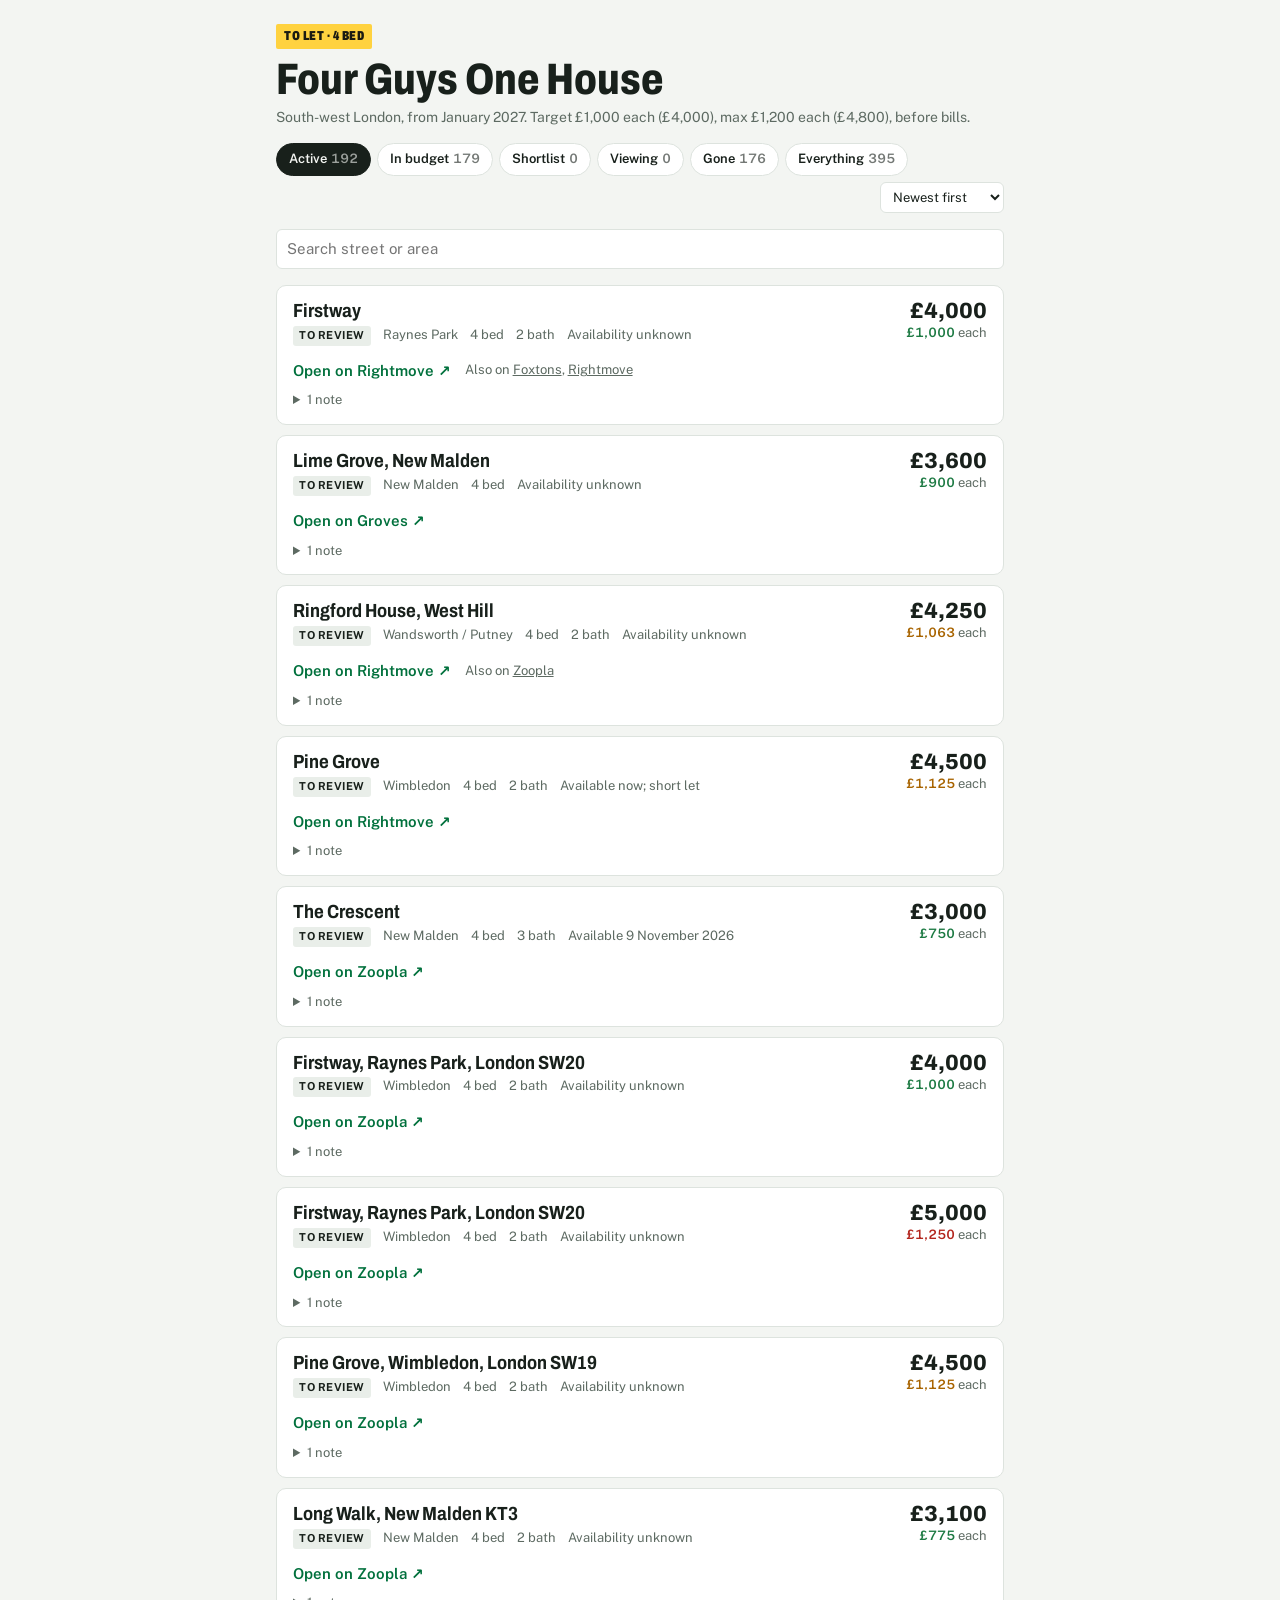
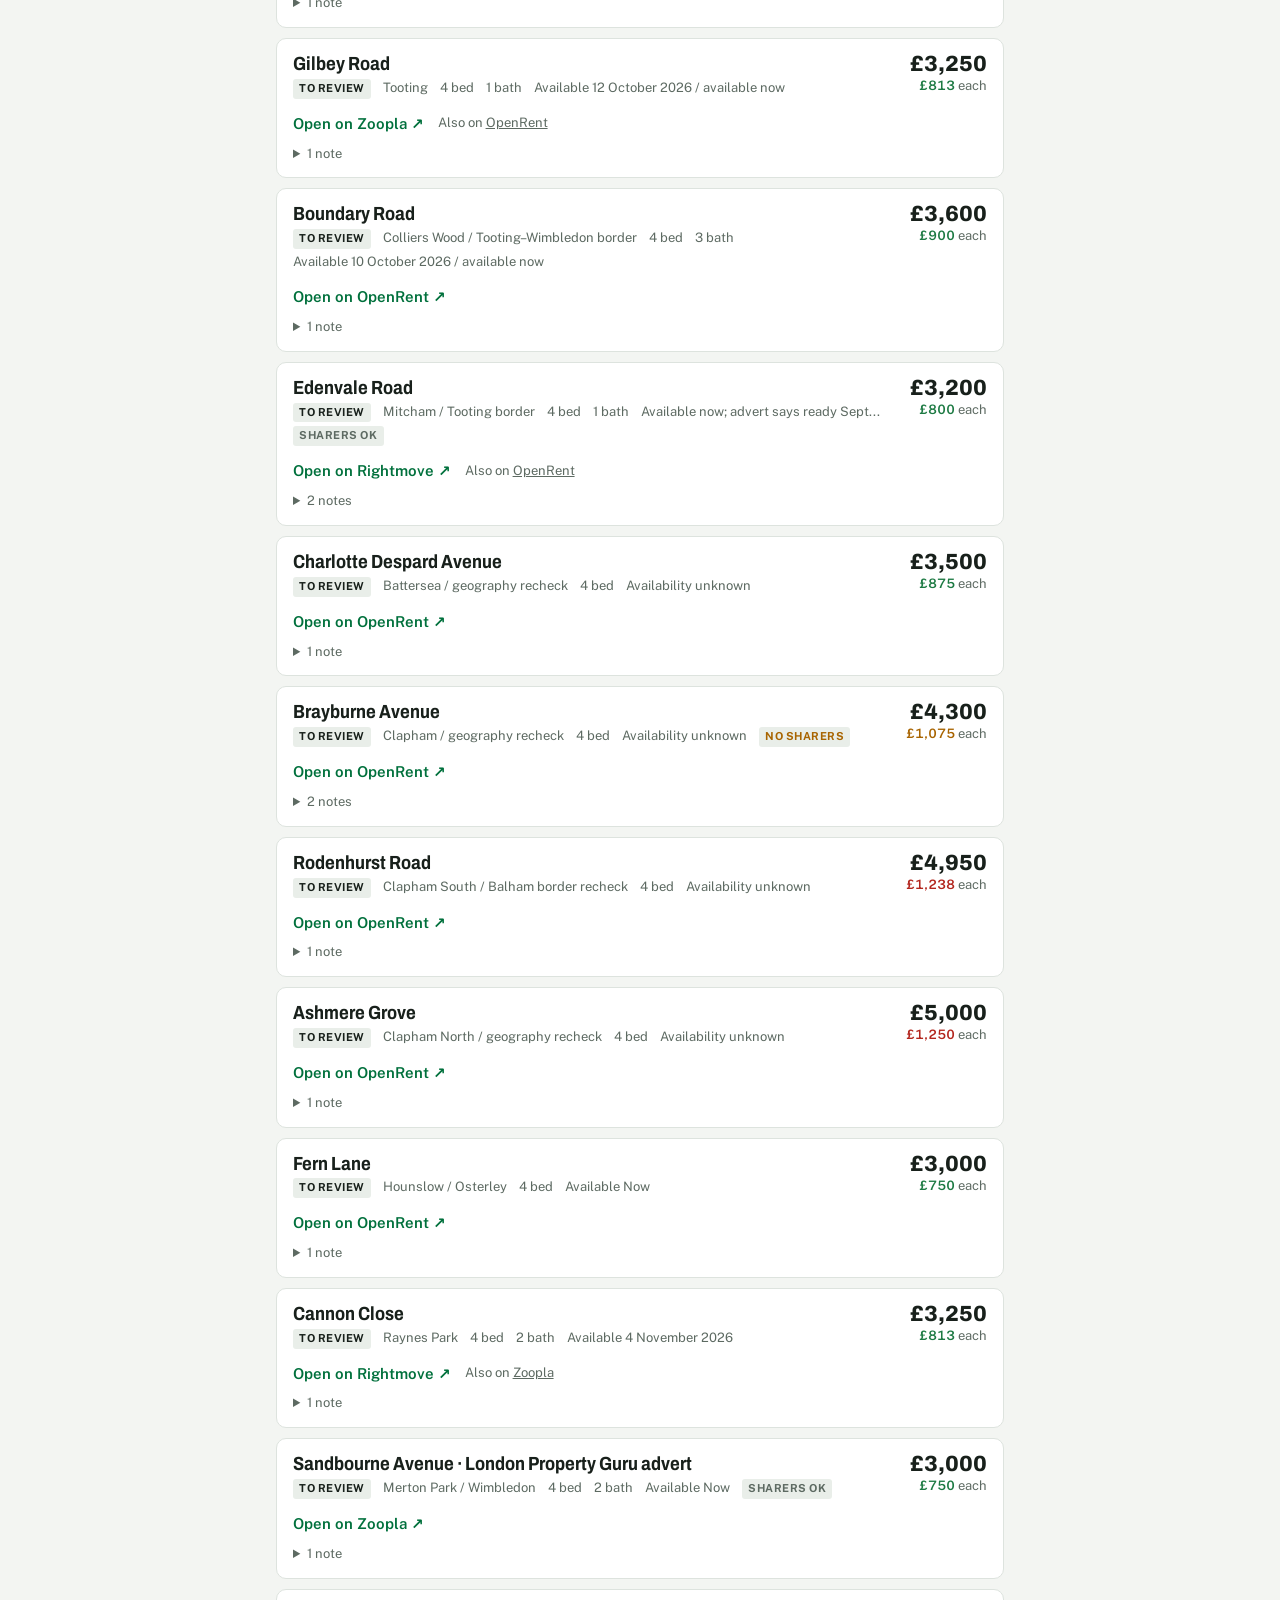
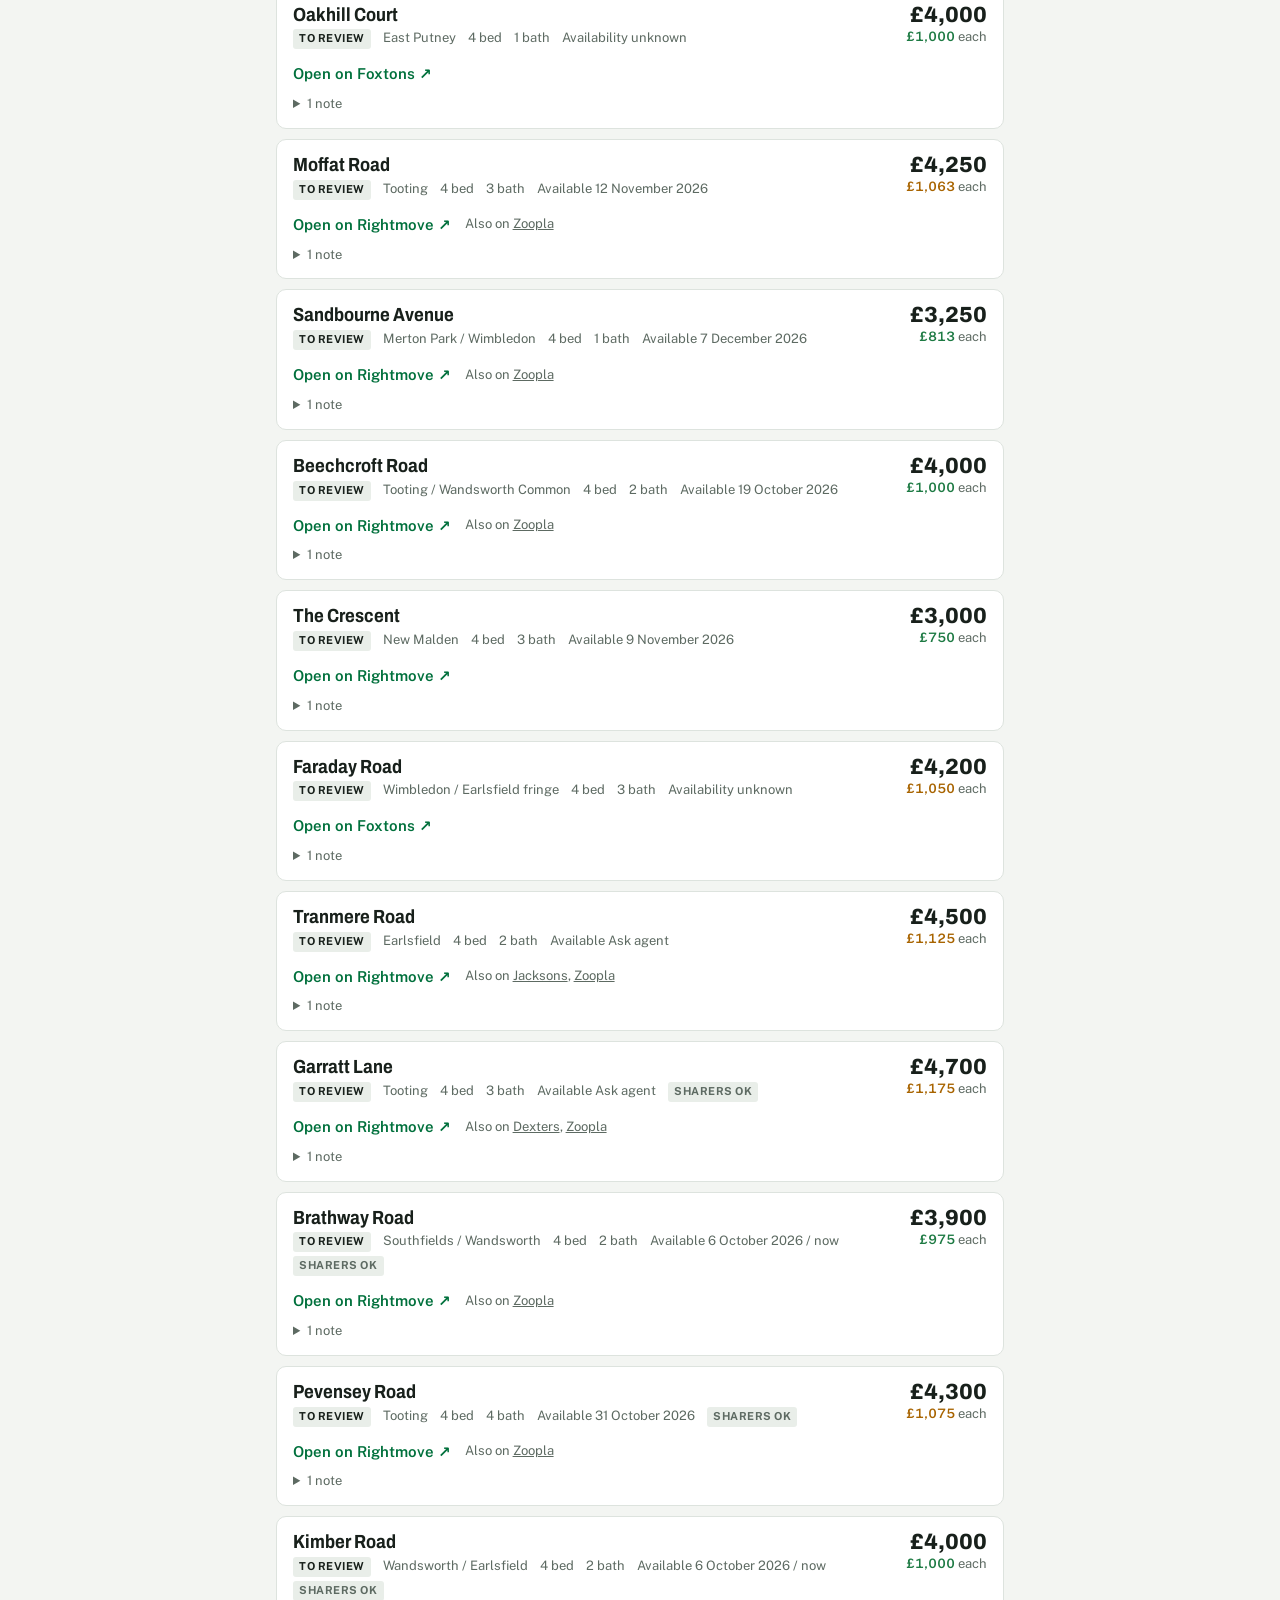
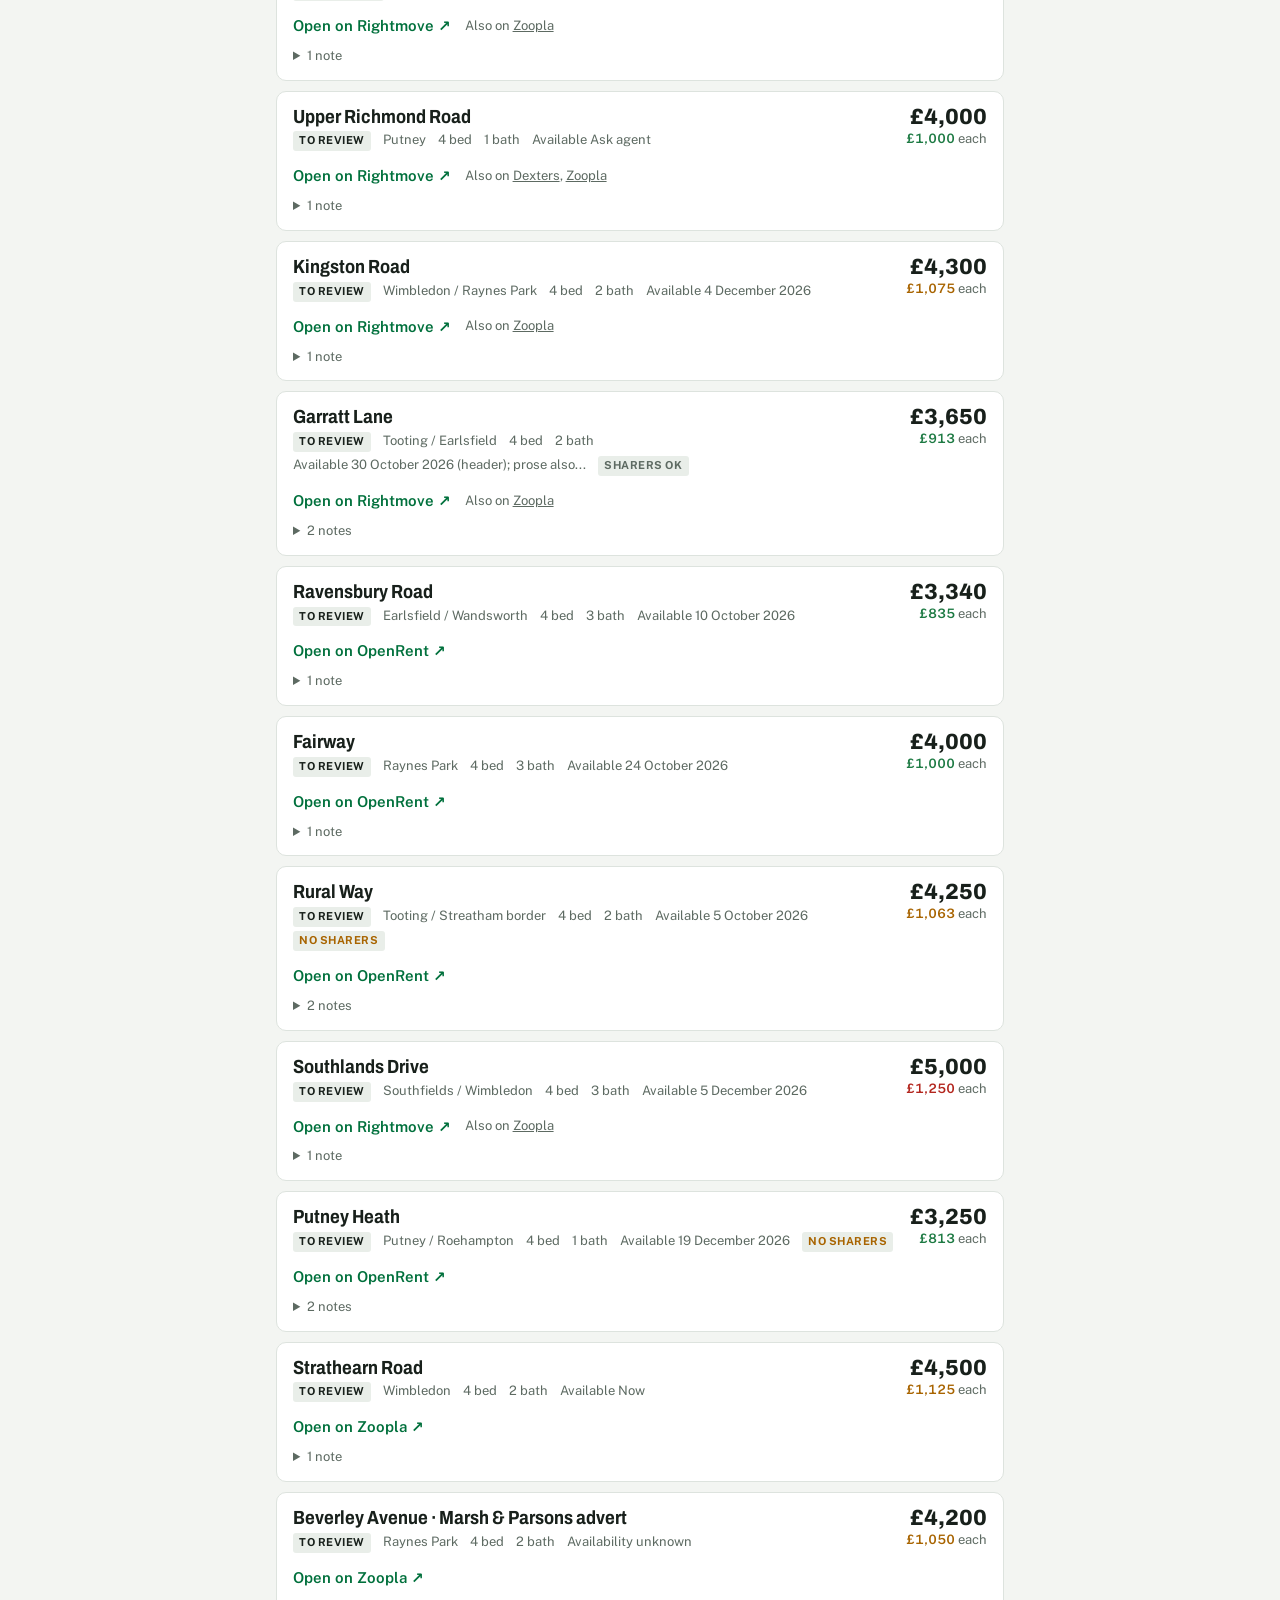
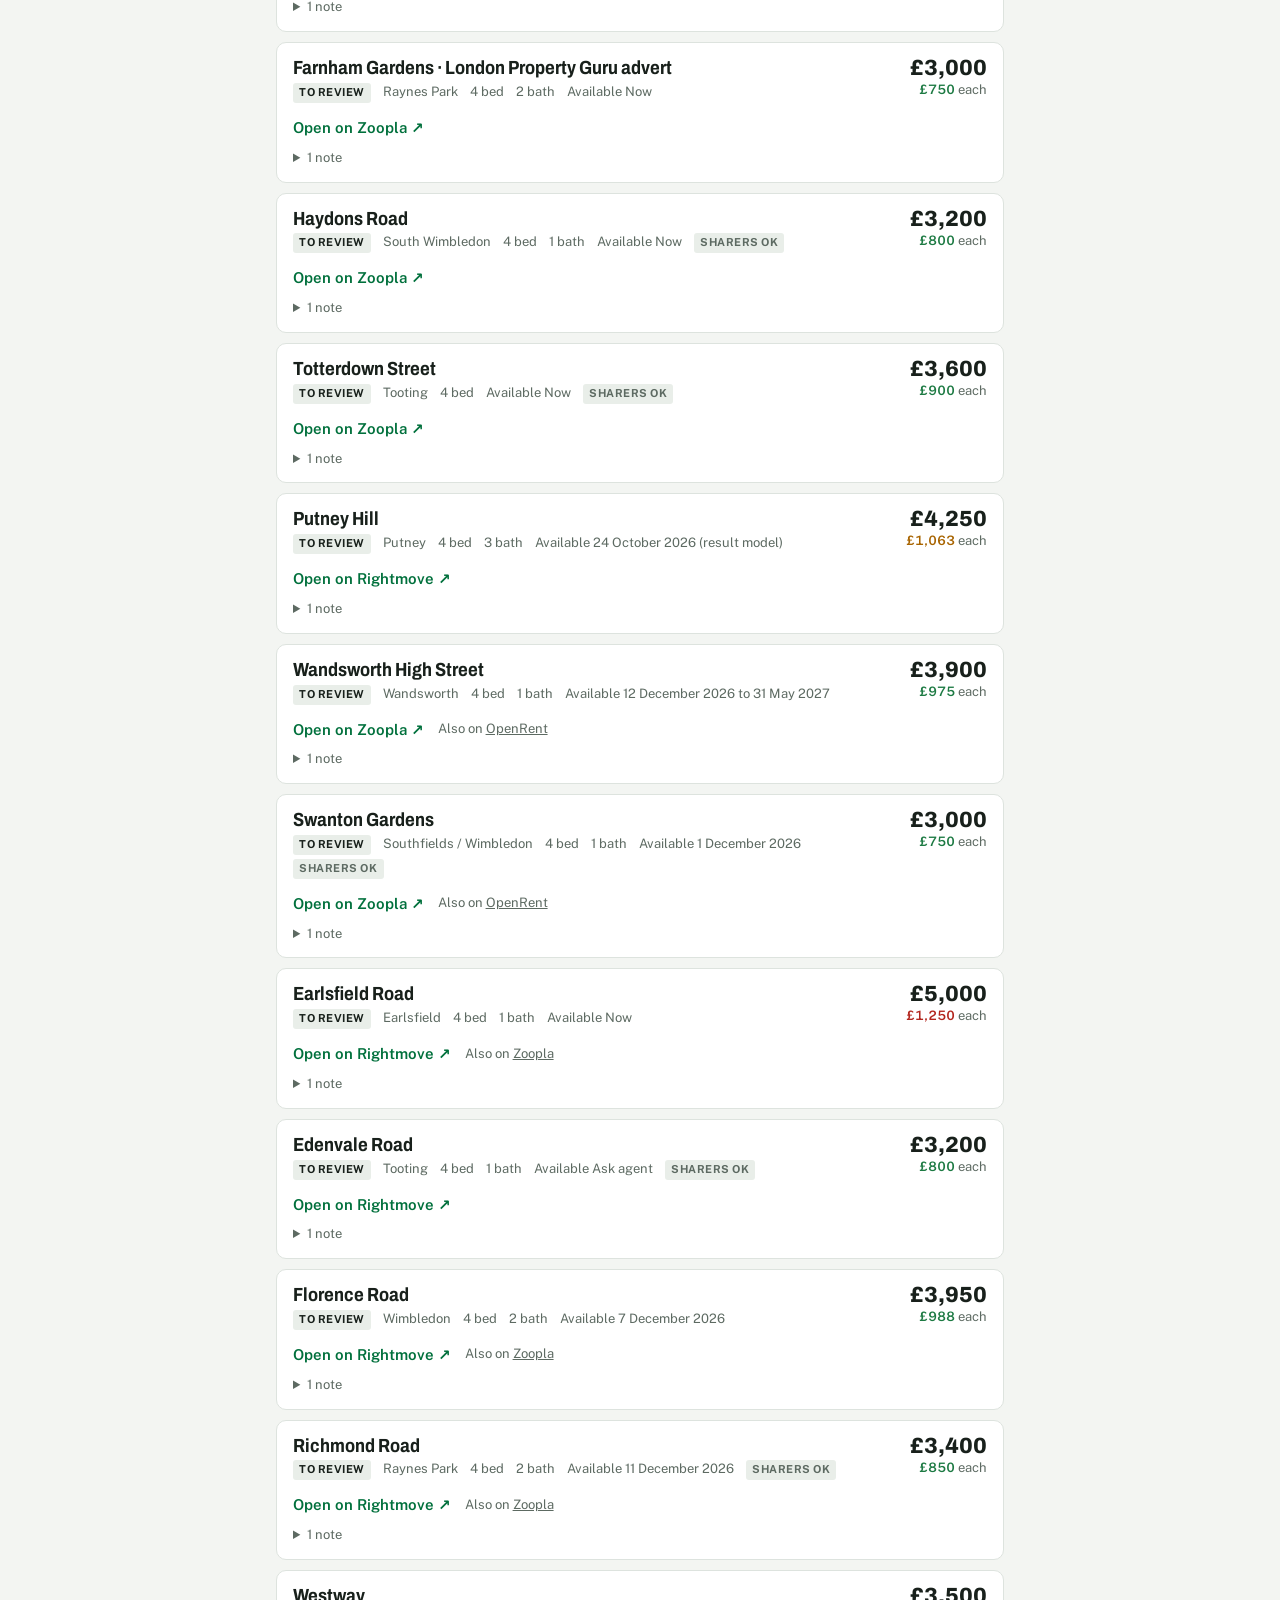
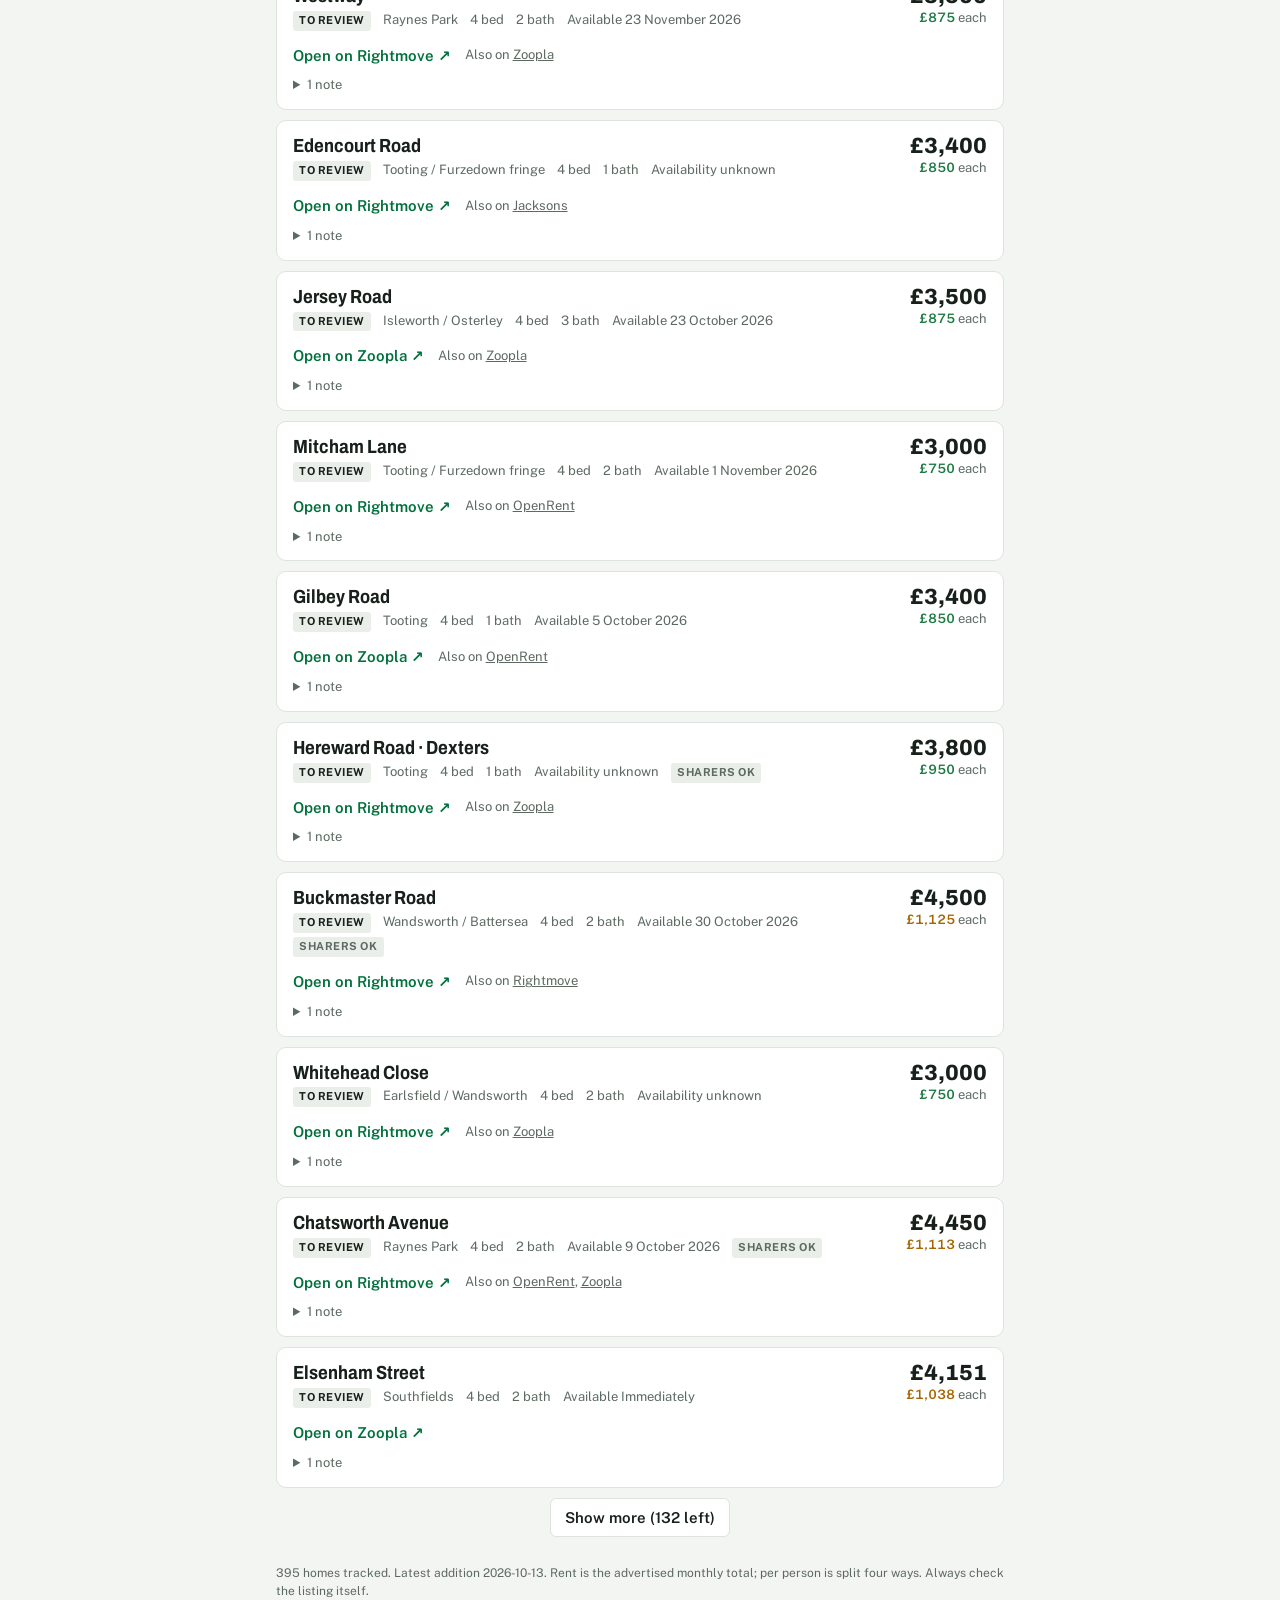
==== index.html @ 80b685cd "Four Guys One House: static listings site with 395 imported homes Co-Authored-By: Claude Opus 5.5 (1" ====
<!doctype html>
<html lang="en-GB">
<head>
<meta charset="utf-8">
<meta name="viewport" content="width=device-width, initial-scale=1, viewport-fit=cover">
<title>Four Guys One House</title>
<link rel="preconnect" href="https://fonts.googleapis.com">
<link rel="stylesheet" href="https://fonts.googleapis.com/css2?family=Archivo:wdth,wght@62..125,500..900&family=Public+Sans:wght@400;500;600&display=swap">
<link rel="stylesheet" href="style.css">
</head>
<body>
<div class="wrap">
  <header>
    <span class="board">To Let · 4 bed</span>
    <h1>Four Guys One House</h1>
    <p class="brief">South-west London, from January 2027. Target £1,000 each (£4,000), max £1,200 each (£4,800), before bills.</p>
  </header>

  <div class="tabs" id="tabs" role="toolbar" aria-label="Filter by status"></div>
  <input class="search" id="search" type="search" placeholder="Search street or area" aria-label="Search street or area">
  <div class="list" id="list"><div class="empty"><strong>Loading listings…</strong></div></div>
  <p class="foot" id="foot"></p>
</div>
<script src="app.js"></script>
</body>
</html>
---- style.css ----
/* One narrow column like a letting agent's window: header, filters, then listing rows. */
:root {
  --bg: #f3f5f2;
  --card: #ffffff;
  --ink: #18201b;
  --muted: #5d6a62;
  --line: #dde3de;
  --accent: #00703c;
  --sign: #ffd23f;
  --sign-ink: #1b1b12;
  --good: #1d7a43;
  --warn: #a86400;
  --bad: #b3261e;
  --chip: #e9eee9;
  --display: "Archivo", "Arial Narrow", system-ui, sans-serif;
  --body: "Public Sans", system-ui, -apple-system, "Segoe UI", sans-serif;
  color-scheme: light;
}
@media (prefers-color-scheme: dark) {
  :root {
    --bg: #111613; --card: #18201b; --ink: #e8eee9; --muted: #9aa8a0; --line: #2a352e;
    --accent: #3fbf7a; --sign: #f2c52c; --good: #5fd08f; --warn: #f0a640; --bad: #ff8a80; --chip: #232d27;
    color-scheme: dark;
  }
}
* { box-sizing: border-box; }
body { margin: 0; background: var(--bg); color: var(--ink); font-family: var(--body); font-size: 15px; line-height: 1.45; }
.wrap { max-width: 760px; margin: 0 auto; padding: 24px max(16px, env(safe-area-inset-right)) 64px max(16px, env(safe-area-inset-left));
  display: flex; flex-direction: column; gap: 16px; }
button, input, select { font: inherit; color: inherit; }
:focus-visible { outline: 2px solid var(--accent); outline-offset: 2px; }

.board { display: inline-block; background: var(--sign); color: var(--sign-ink); font-family: var(--display); font-stretch: 70%;
  font-weight: 900; text-transform: uppercase; letter-spacing: .04em; font-size: 13px; padding: 3px 8px; border-radius: 2px; }
h1 { font-family: var(--display); font-stretch: 80%; font-weight: 800; font-size: clamp(30px, 7vw, 44px); line-height: 1; margin: 8px 0 0; text-wrap: balance; }
.brief { color: var(--muted); margin: 6px 0 0; font-size: 14px; }

.tabs { display: flex; gap: 6px; flex-wrap: wrap; align-items: center; }
.tab { border: 1px solid var(--line); background: var(--card); border-radius: 999px; padding: 6px 12px; cursor: pointer; font-size: 13px; font-weight: 600; }
.tab[aria-pressed="true"] { background: var(--ink); color: var(--bg); border-color: var(--ink); }
.tab .n { opacity: .6; font-variant-numeric: tabular-nums; margin-left: 4px; }
.sort { margin-left: auto; border: 1px solid var(--line); background: var(--card); border-radius: 6px; padding: 6px 8px; font-size: 13px; }
.search { border: 1px solid var(--line); background: var(--card); border-radius: 6px; padding: 8px 10px; width: 100%; }

.list { display: flex; flex-direction: column; gap: 10px; }
.row { background: var(--card); border: 1px solid var(--line); border-radius: 10px; padding: 14px 16px; display: grid; grid-template-columns: 1fr auto; gap: 6px 16px; }
.row.dim { opacity: .55; }
.where { min-width: 0; }
.addr { font-family: var(--display); font-stretch: 85%; font-weight: 700; font-size: 19px; line-height: 1.15; margin: 0; overflow-wrap: anywhere; }
.meta { color: var(--muted); font-size: 13px; display: flex; flex-wrap: wrap; gap: 4px 12px; margin-top: 4px; }
.price { text-align: right; font-variant-numeric: tabular-nums; }
.total { font-family: var(--display); font-weight: 800; font-size: 22px; line-height: 1; }
.pp { font-size: 13px; color: var(--muted); margin-top: 2px; }
.pp b { font-weight: 600; }
.pp.good b { color: var(--good); } .pp.warn b { color: var(--warn); } .pp.bad b { color: var(--bad); }
.actions { grid-column: 1 / -1; display: flex; flex-wrap: wrap; align-items: center; gap: 4px 14px; margin-top: 4px; }
.open { font-weight: 600; color: var(--accent); text-decoration: none; padding: 4px 0; }
.open:hover { text-decoration: underline; }
.alt { color: var(--muted); font-size: 13px; }
.alt a { color: inherit; }
.tag { font-size: 11px; font-weight: 700; text-transform: uppercase; letter-spacing: .05em; padding: 2px 6px; border-radius: 3px; background: var(--chip); color: var(--muted); }
.tag.status { color: var(--ink); }
.tag.new { background: var(--sign); color: var(--sign-ink); }
.tag.warn { color: var(--warn); }
details.notes { grid-column: 1 / -1; font-size: 13px; color: var(--muted); }
details.notes summary { cursor: pointer; }
details.notes p { margin: 4px 0 0; overflow-wrap: anywhere; }
.empty { text-align: center; color: var(--muted); padding: 40px 16px; border: 1px dashed var(--line); border-radius: 10px; }
.empty strong { display: block; color: var(--ink); font-family: var(--display); font-size: 20px; margin-bottom: 6px; }
.more { align-self: center; border: 1px solid var(--line); background: var(--card); border-radius: 6px; padding: 8px 14px; cursor: pointer; font-weight: 600; }
.foot { color: var(--muted); font-size: 12px; }
@media (max-width: 480px) { .row { grid-template-columns: 1fr; } .price { text-align: left; display: flex; gap: 10px; align-items: baseline; } }
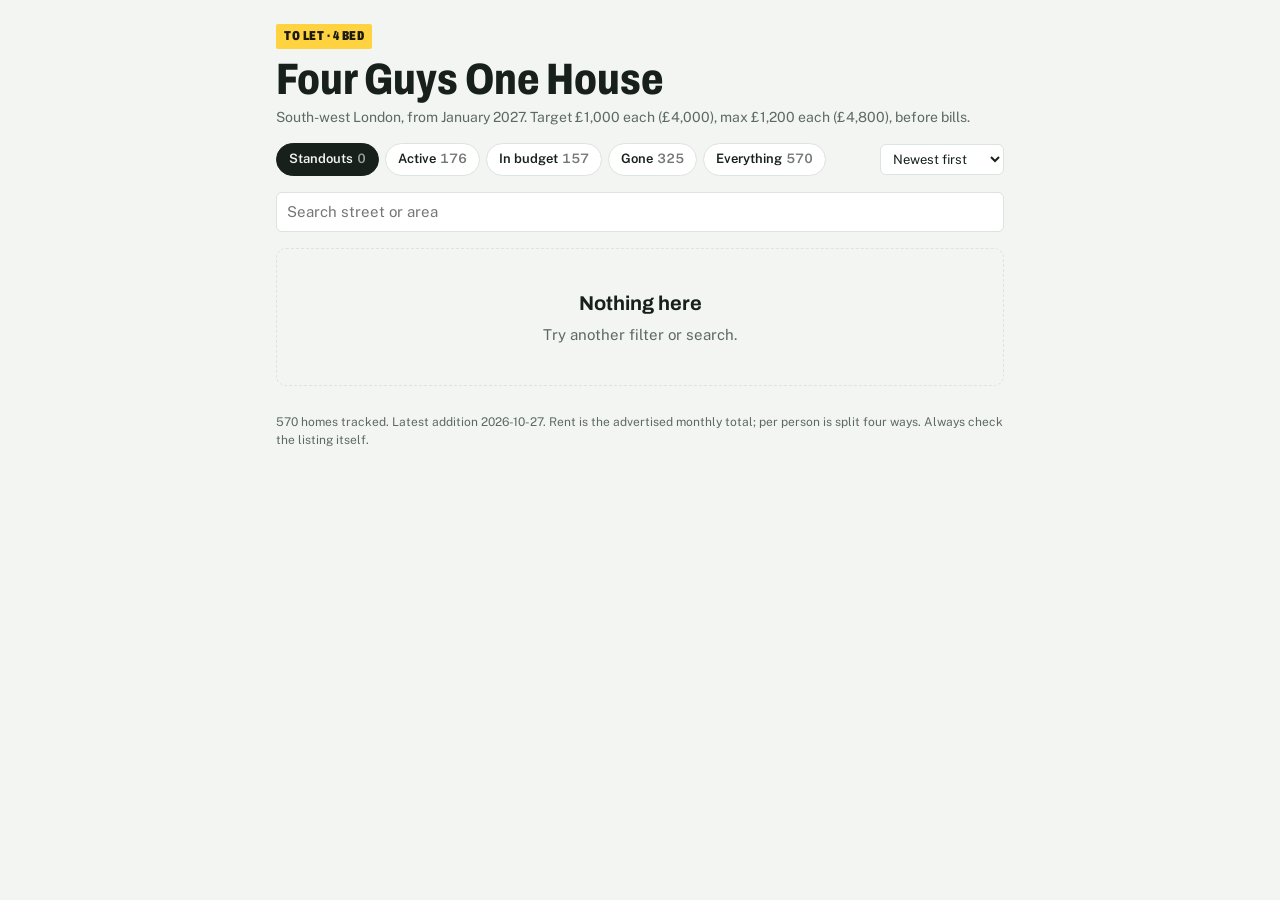
==== commit 43f30e3f: "Read-only site without status labels; apply emailed price changes to known homes - Site: drop the To" ====
--- a/index.html
+++ b/index.html
@@ -16,7 +16,7 @@
     <p class="brief">South-west London, from January 2027. Target £1,000 each (£4,000), max £1,200 each (£4,800), before bills.</p>
   </header>
 
-  <div class="tabs" id="tabs" role="toolbar" aria-label="Filter by status"></div>
+  <div class="tabs" id="tabs" role="toolbar" aria-label="Filter"></div>
   <input class="search" id="search" type="search" placeholder="Search street or area" aria-label="Search street or area">
   <div class="list" id="list"><div class="empty"><strong>Loading listings…</strong></div></div>
   <p class="foot" id="foot"></p>
--- a/style.css
+++ b/style.css
@@ -62,6 +62,11 @@
 .tag.status { color: var(--ink); }
 .tag.new { background: var(--sign); color: var(--sign-ink); }
 .tag.warn { color: var(--warn); }
+.tag.star { background: var(--accent); color: var(--bg); }
+.tag.pending { background: transparent; border: 1px dashed var(--muted); }
+.meta .near { color: var(--accent); font-weight: 600; }
+.was { font-size: 12px; color: var(--muted); text-decoration: line-through; }
+.history { color: var(--ink); font-weight: 600; }
 details.notes { grid-column: 1 / -1; font-size: 13px; color: var(--muted); }
 details.notes summary { cursor: pointer; }
 details.notes p { margin: 4px 0 0; overflow-wrap: anywhere; }
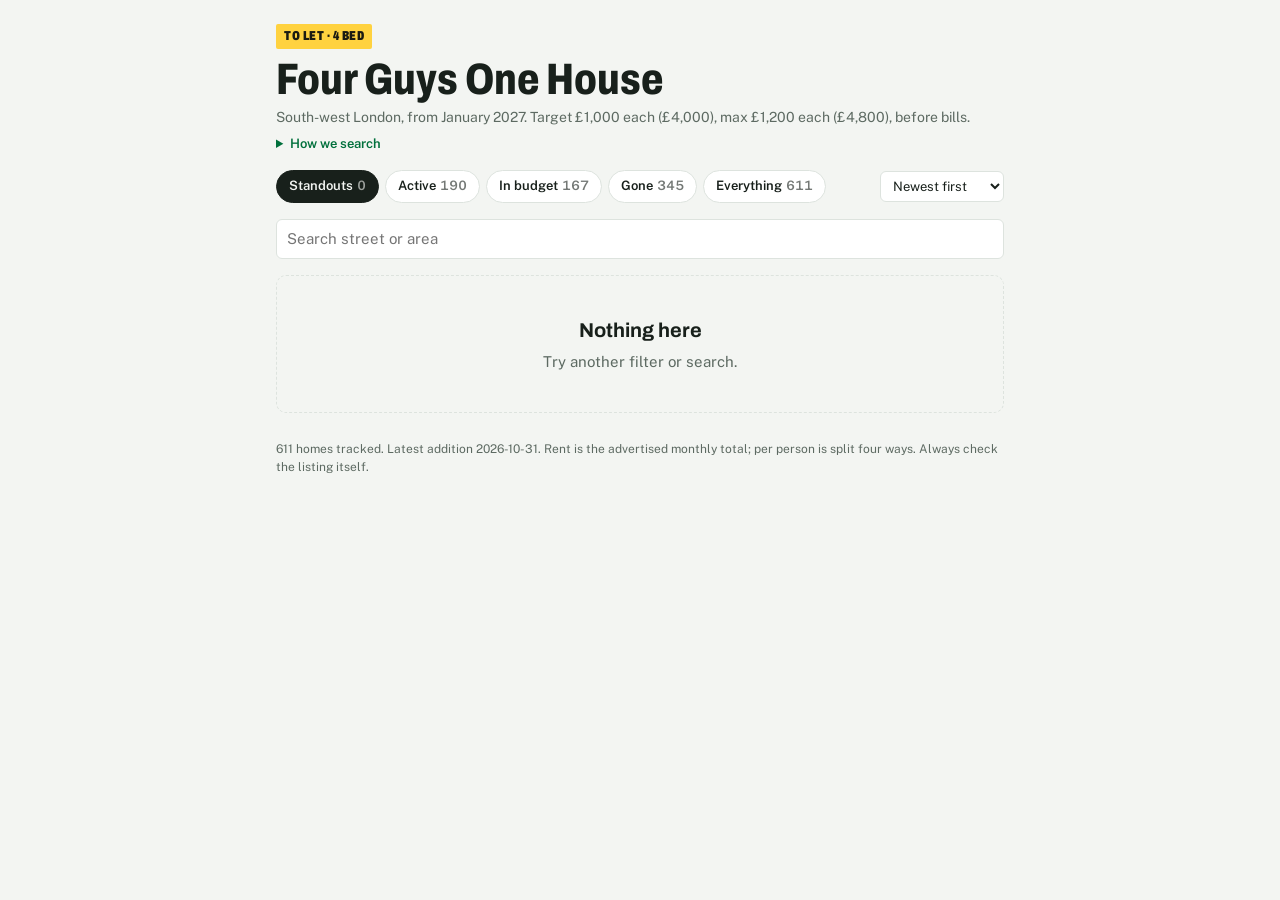
==== commit a8196e76: "Site: short 'How we search' panel with areas and rules Co-Authored-By: Claude Opus 5.5 <noreply@anth" ====
--- a/index.html
+++ b/index.html
@@ -14,6 +14,21 @@
     <span class="board">To Let · 4 bed</span>
     <h1>Four Guys One House</h1>
     <p class="brief">South-west London, from January 2027. Target £1,000 each (£4,000), max £1,200 each (£4,800), before bills.</p>
+    <details class="about">
+      <summary>How we search</summary>
+      <dl>
+        <dt>Areas</dt>
+        <dd>Putney, Southfields, Earlsfield, Wandsworth, Roehampton, Tooting, Balham, Wimbledon, Raynes Park, Clapham, Battersea (to the river), Fulham, Hammersmith, Shepherd's Bush and East Acton (W12), Chiswick (W4).</dd>
+        <dt>Left out</dt>
+        <dd>Brixton, Streatham, New Malden, Twickenham, Hounslow, Isleworth, Acton (W3), Notting Hill (W10/W11).</dd>
+        <dt>Homes</dt>
+        <dd>Whole houses or flats to rent, 4+ beds, £3,000–£5,000 a month. Rooms and places that won't take sharers are left out.</dd>
+        <dt>Standouts</dt>
+        <dd>Up to £4,100, 2+ bathrooms, 8 minutes or less to a station, checked live in the last 3 days.</dd>
+        <dt>Where they come from</dt>
+        <dd>Instant alerts from Rightmove, Zoopla, OnTheMarket and OpenRent, Marsh &amp; Parsons' website, and a daily search of agents' sites. Every advert is rechecked each morning, and let or withdrawn homes move to Gone.</dd>
+      </dl>
+    </details>
   </header>
 
   <div class="tabs" id="tabs" role="toolbar" aria-label="Filter"></div>
--- a/style.css
+++ b/style.css
@@ -34,6 +34,12 @@
   font-weight: 900; text-transform: uppercase; letter-spacing: .04em; font-size: 13px; padding: 3px 8px; border-radius: 2px; }
 h1 { font-family: var(--display); font-stretch: 80%; font-weight: 800; font-size: clamp(30px, 7vw, 44px); line-height: 1; margin: 8px 0 0; text-wrap: balance; }
 .brief { color: var(--muted); margin: 6px 0 0; font-size: 14px; }
+.about { margin-top: 8px; font-size: 13px; color: var(--muted); }
+.about summary { cursor: pointer; font-weight: 600; color: var(--accent); width: fit-content; }
+.about dl { display: grid; grid-template-columns: max-content 1fr; gap: 4px 12px; margin: 8px 0 0; padding: 10px 12px; background: var(--card); border: 1px solid var(--line); border-radius: 8px; }
+.about dt { font-weight: 600; color: var(--ink); }
+.about dd { margin: 0; }
+@media (max-width: 520px) { .about dl { grid-template-columns: 1fr; } .about dd { margin-bottom: 6px; } }
 
 .tabs { display: flex; gap: 6px; flex-wrap: wrap; align-items: center; }
 .tab { border: 1px solid var(--line); background: var(--card); border-radius: 999px; padding: 6px 12px; cursor: pointer; font-size: 13px; font-weight: 600; }
@@ -45,6 +51,9 @@
 .list { display: flex; flex-direction: column; gap: 10px; }
 .row { background: var(--card); border: 1px solid var(--line); border-radius: 10px; padding: 14px 16px; display: grid; grid-template-columns: 1fr auto; gap: 6px 16px; }
 .row.dim { opacity: .55; }
+.row.has-photo { grid-template-columns: 132px 1fr auto; }
+.photo { grid-row: span 2; width: 132px; height: 99px; object-fit: cover; border-radius: 6px; background: var(--chip); }
+.row.has-photo .actions, .row.has-photo details.notes { grid-column: 2 / -1; }
 .where { min-width: 0; }
 .addr { font-family: var(--display); font-stretch: 85%; font-weight: 700; font-size: 19px; line-height: 1.15; margin: 0; overflow-wrap: anywhere; }
 .meta { color: var(--muted); font-size: 13px; display: flex; flex-wrap: wrap; gap: 4px 12px; margin-top: 4px; }
@@ -60,7 +69,6 @@
 .alt a { color: inherit; }
 .tag { font-size: 11px; font-weight: 700; text-transform: uppercase; letter-spacing: .05em; padding: 2px 6px; border-radius: 3px; background: var(--chip); color: var(--muted); }
 .tag.status { color: var(--ink); }
-.tag.new { background: var(--sign); color: var(--sign-ink); }
 .tag.warn { color: var(--warn); }
 .tag.star { background: var(--accent); color: var(--bg); }
 .tag.pending { background: transparent; border: 1px dashed var(--muted); }
@@ -74,4 +82,9 @@
 .empty strong { display: block; color: var(--ink); font-family: var(--display); font-size: 20px; margin-bottom: 6px; }
 .more { align-self: center; border: 1px solid var(--line); background: var(--card); border-radius: 6px; padding: 8px 14px; cursor: pointer; font-weight: 600; }
 .foot { color: var(--muted); font-size: 12px; }
-@media (max-width: 480px) { .row { grid-template-columns: 1fr; } .price { text-align: left; display: flex; gap: 10px; align-items: baseline; } }
+@media (max-width: 480px) {
+  .row, .row.has-photo { grid-template-columns: 1fr; }
+  .photo { grid-row: auto; width: 100%; height: 180px; }
+  .row.has-photo .actions, .row.has-photo details.notes { grid-column: 1 / -1; }
+  .price { text-align: left; display: flex; gap: 10px; align-items: baseline; }
+}
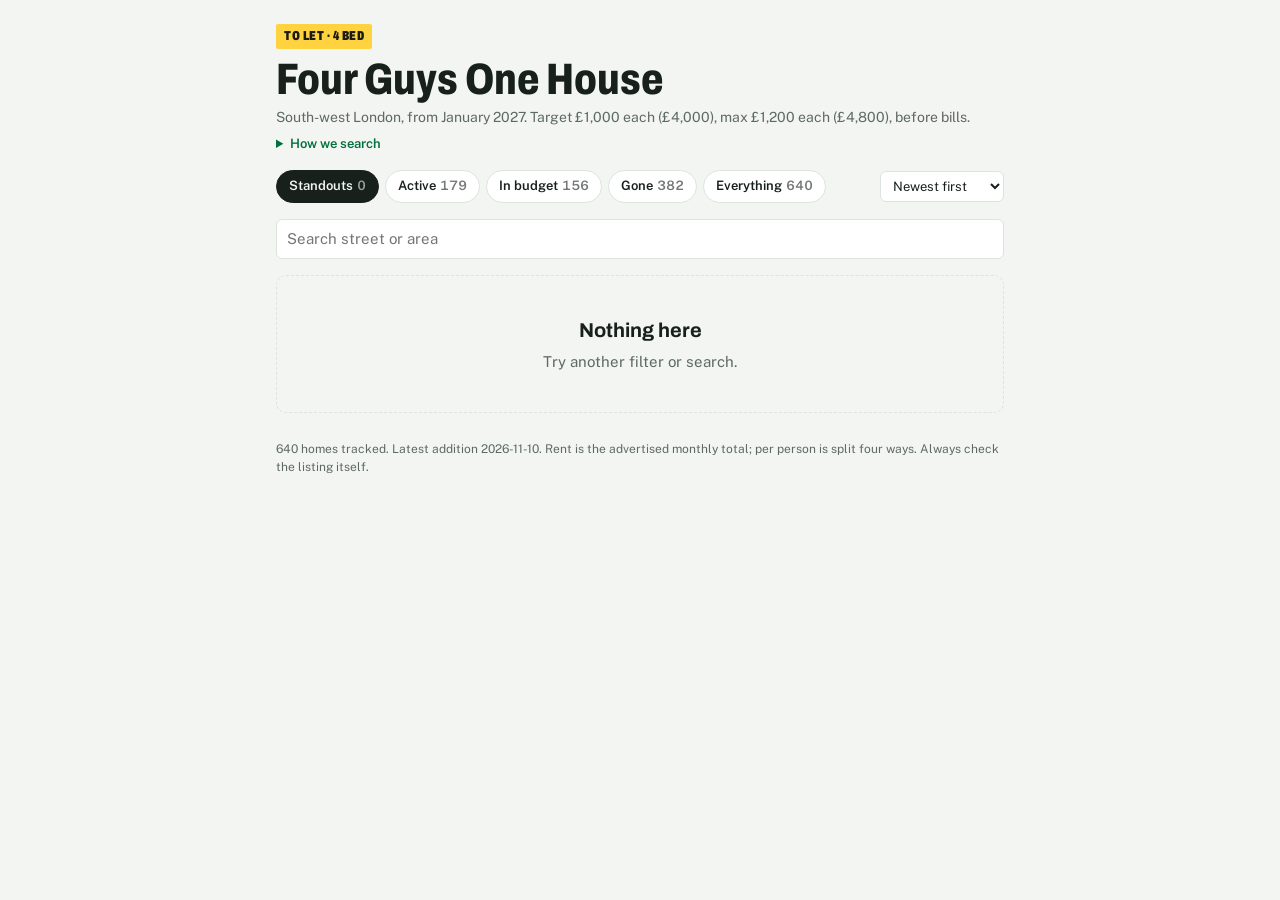
==== commit 29868609: "Merge duplicates by photos on every run; Standouts ignore baths and allow 10 min walk photo_dupes.py" ====
--- a/index.html
+++ b/index.html
@@ -24,7 +24,7 @@
         <dt>Homes</dt>
         <dd>Whole houses or flats to rent, 4+ beds, £3,000–£5,000 a month. Rooms and places that won't take sharers are left out.</dd>
         <dt>Standouts</dt>
-        <dd>Up to £4,100, 2+ bathrooms, 8 minutes or less to a station, checked live in the last 3 days.</dd>
+        <dd>Up to £4,100, 10 minutes or less to a station, checked live in the last 3 days.</dd>
         <dt>Where they come from</dt>
         <dd>Instant alerts from Rightmove, Zoopla, OnTheMarket and OpenRent, Marsh &amp; Parsons' website, and a daily search of agents' sites. Every advert is rechecked each morning, and let or withdrawn homes move to Gone.</dd>
       </dl>
